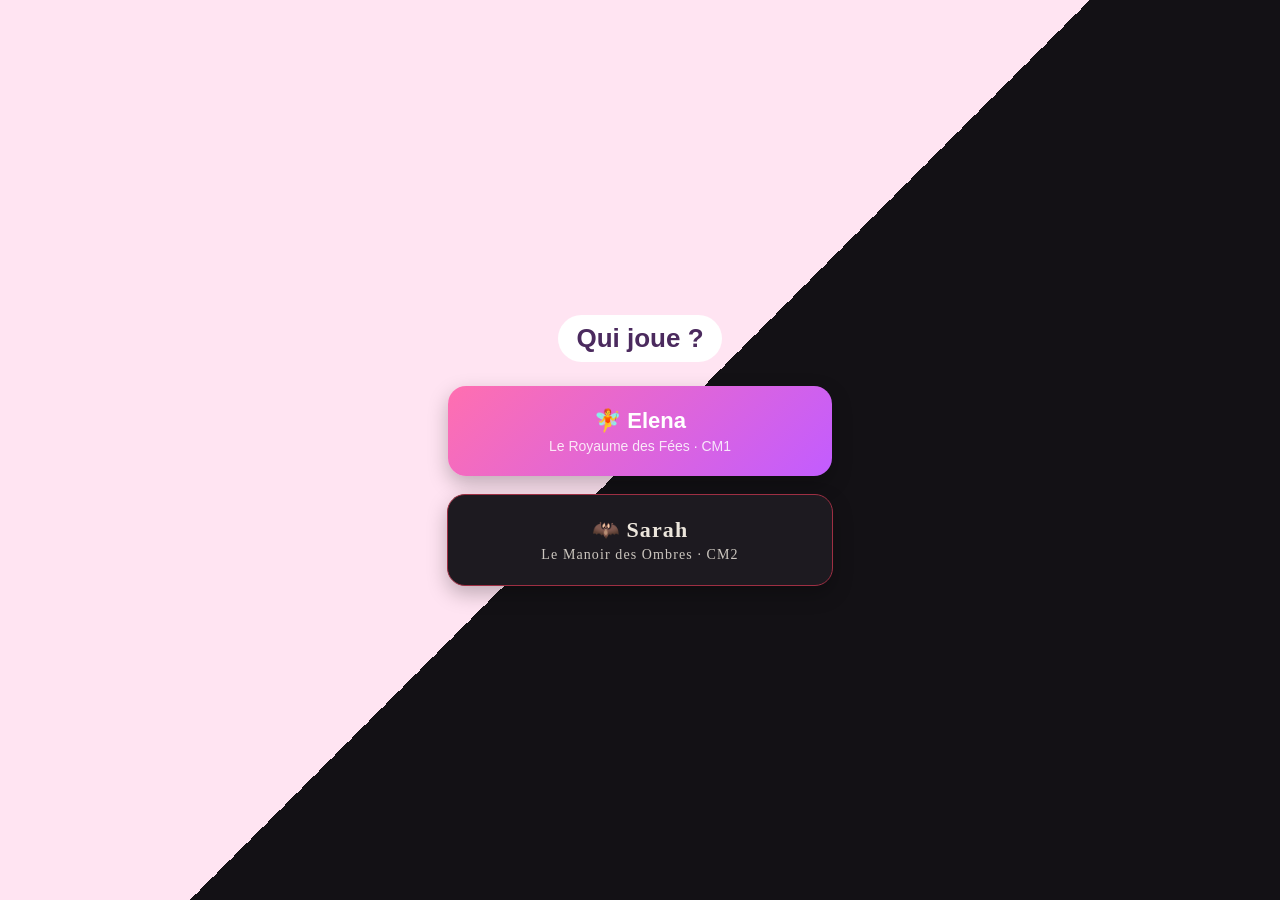
==== index.html @ 00b8ade4 "Upload revision" ====
<!doctype html>
<html lang="fr"><head><meta charset="utf-8"><meta name="viewport" content="width=device-width, initial-scale=1">
<title>Révisions</title>
<style>
body{margin:0;min-height:100vh;display:flex;flex-direction:column;align-items:center;justify-content:center;gap:18px;padding:24px;font-family:'Trebuchet MS','Segoe UI',sans-serif;background:linear-gradient(135deg,#ffe4f2 0 50%,#131115 50% 100%);box-sizing:border-box}
h1{margin:0 0 6px;font-size:26px;color:#4b2a5e;background:#fff;padding:8px 18px;border-radius:99px}
a{display:block;width:100%;max-width:340px;text-align:center;text-decoration:none;font-size:22px;font-weight:700;padding:22px;border-radius:18px;box-shadow:0 8px 20px rgba(0,0,0,.25)}
.e{background:linear-gradient(135deg,#ff6fb0,#c25cff);color:#fff}
.s{background:#1d1a20;color:#ece6dc;border:1px solid #9e2f43;font-family:Georgia,serif;letter-spacing:.05em}
small{display:block;font-size:14px;font-weight:400;opacity:.85;margin-top:4px}
</style></head><body>
<h1>Qui joue ?</h1>
<a class="e" href="elena.html">🧚 Elena<small>Le Royaume des Fées · CM1</small></a>
<a class="s" href="sarah.html">🦇 Sarah<small>Le Manoir des Ombres · CM2</small></a>
</body></html>
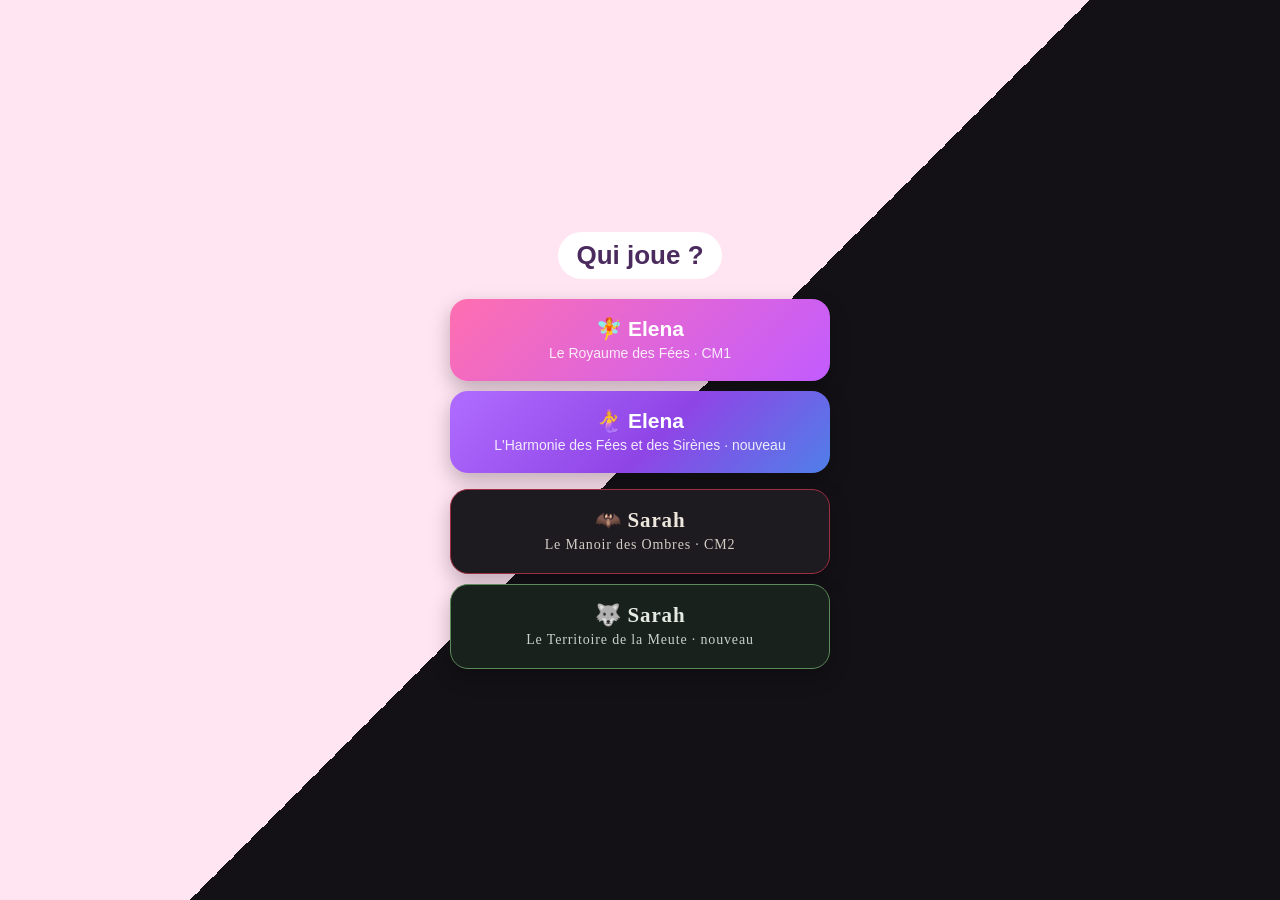
==== commit 99a18174: "Add second games: L'Harmonie des Fées et des Sirènes (Elena) and Le Territoire de la Meute (Sarah) E" ====
--- a/index.html
+++ b/index.html
@@ -2,14 +2,34 @@
 <html lang="fr"><head><meta charset="utf-8"><meta name="viewport" content="width=device-width, initial-scale=1">
 <title>Révisions</title>
 <style>
-body{margin:0;min-height:100vh;display:flex;flex-direction:column;align-items:center;justify-content:center;gap:18px;padding:24px;font-family:'Trebuchet MS','Segoe UI',sans-serif;background:linear-gradient(135deg,#ffe4f2 0 50%,#131115 50% 100%);box-sizing:border-box}
-h1{margin:0 0 6px;font-size:26px;color:#4b2a5e;background:#fff;padding:8px 18px;border-radius:99px}
-a{display:block;width:100%;max-width:340px;text-align:center;text-decoration:none;font-size:22px;font-weight:700;padding:22px;border-radius:18px;box-shadow:0 8px 20px rgba(0,0,0,.25)}
-.e{background:linear-gradient(135deg,#ff6fb0,#c25cff);color:#fff}
-.s{background:#1d1a20;color:#ece6dc;border:1px solid #9e2f43;font-family:Georgia,serif;letter-spacing:.05em}
-small{display:block;font-size:14px;font-weight:400;opacity:.85;margin-top:4px}
+*{box-sizing:border-box}
+body{margin:0;min-height:100vh;display:flex;flex-direction:column;align-items:center;justify-content:center;gap:16px;padding:24px 16px;font-family:'Trebuchet MS','Segoe UI',sans-serif;background:linear-gradient(135deg,#ffe4f2 0 50%,#131115 50% 100%)}
+h1{margin:0 0 4px;font-size:26px;color:#4b2a5e;background:#fff;padding:8px 18px;border-radius:99px}
+.kid{width:100%;max-width:380px;display:flex;flex-direction:column;gap:10px}
+a{display:block;text-align:center;text-decoration:none;font-size:21px;font-weight:700;padding:18px;border-radius:18px;box-shadow:0 8px 20px rgba(0,0,0,.25)}
+.e1{background:linear-gradient(135deg,#ff6fb0,#c25cff);color:#fff}
+.e2{background:linear-gradient(135deg,#b06cff,#8f45e6 55%,#4f7fe8);color:#fff}
+.s1{background:#1d1a20;color:#ece6dc;border:1px solid #9e2f43;font-family:Georgia,serif;letter-spacing:.04em}
+.s2{background:#19211c;color:#e4e9e1;border:1px solid #5d8a5b;font-family:Georgia,serif;letter-spacing:.04em}
+small{display:block;font-size:14px;font-weight:400;opacity:.88;margin-top:4px}
+.p{display:block;font-size:13px;font-weight:400;opacity:.8;margin-top:2px}
 </style></head><body>
 <h1>Qui joue ?</h1>
-<a class="e" href="elena.html">🧚 Elena<small>Le Royaume des Fées · CM1</small></a>
-<a class="s" href="sarah.html">🦇 Sarah<small>Le Manoir des Ombres · CM2</small></a>
+<div class="kid">
+  <a class="e1" href="elena.html">🧚 Elena<small>Le Royaume des Fées · CM1</small><span class="p" data-key="revision-elena-v1"></span></a>
+  <a class="e2" href="elena-harmonie.html">🧜‍♀️ Elena<small>L'Harmonie des Fées et des Sirènes · nouveau</small><span class="p" data-key="revision-elena2-v1"></span></a>
+</div>
+<div class="kid">
+  <a class="s1" href="sarah.html">🦇 Sarah<small>Le Manoir des Ombres · CM2</small><span class="p" data-key="revision-sarah-v1"></span></a>
+  <a class="s2" href="sarah-meute.html">🐺 Sarah<small>Le Territoire de la Meute · nouveau</small><span class="p" data-key="revision-sarah2-v1"></span></a>
+</div>
+<script>
+document.querySelectorAll('.p').forEach(function (el) {
+  var st = null;
+  try { st = JSON.parse(localStorage.getItem(el.getAttribute('data-key')) || 'null'); } catch (e) {}
+  if (!st || !st.days) return;
+  var n = 0, stars = 0; for (var k in st.days) { if (st.days[k].done) n++; stars += st.days[k].stars || 0; }
+  el.textContent = n + '/10 missions · ★ ' + stars + '/30';
+});
+</script>
 </body></html>
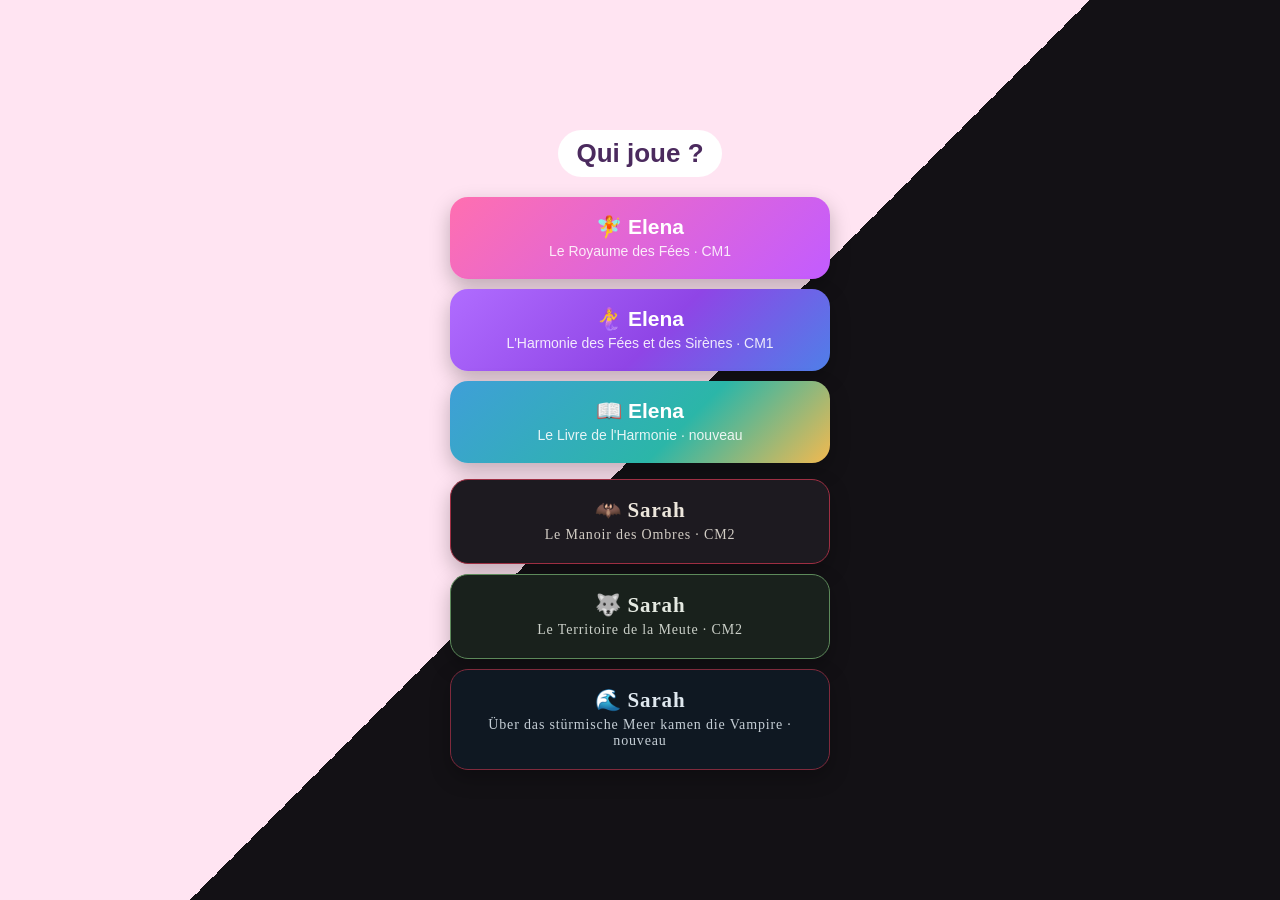
==== commit 029e2bb7: "Add third games: Le Livre de l'Harmonie (Elena) and Über das stürmische Meer kamen die Vampire (Sara" ====
--- a/index.html
+++ b/index.html
@@ -11,17 +11,21 @@
 .e2{background:linear-gradient(135deg,#b06cff,#8f45e6 55%,#4f7fe8);color:#fff}
 .s1{background:#1d1a20;color:#ece6dc;border:1px solid #9e2f43;font-family:Georgia,serif;letter-spacing:.04em}
 .s2{background:#19211c;color:#e4e9e1;border:1px solid #5d8a5b;font-family:Georgia,serif;letter-spacing:.04em}
+.e3{background:linear-gradient(135deg,#3f9fd8,#2bb6a8 60%,#f2b950);color:#fff}
+.s3{background:#0f1822;color:#dfe8ef;border:1px solid #7f2a3c;font-family:Georgia,serif;letter-spacing:.04em}
 small{display:block;font-size:14px;font-weight:400;opacity:.88;margin-top:4px}
 .p{display:block;font-size:13px;font-weight:400;opacity:.8;margin-top:2px}
 </style></head><body>
 <h1>Qui joue ?</h1>
 <div class="kid">
   <a class="e1" href="elena.html">🧚 Elena<small>Le Royaume des Fées · CM1</small><span class="p" data-key="revision-elena-v1"></span></a>
-  <a class="e2" href="elena-harmonie.html">🧜‍♀️ Elena<small>L'Harmonie des Fées et des Sirènes · nouveau</small><span class="p" data-key="revision-elena2-v1"></span></a>
+  <a class="e2" href="elena-harmonie.html">🧜‍♀️ Elena<small>L'Harmonie des Fées et des Sirènes · CM1</small><span class="p" data-key="revision-elena2-v1"></span></a>
+  <a class="e3" href="elena-livre.html">📖 Elena<small>Le Livre de l'Harmonie · nouveau</small><span class="p" data-key="revision-elena3-v1"></span></a>
 </div>
 <div class="kid">
   <a class="s1" href="sarah.html">🦇 Sarah<small>Le Manoir des Ombres · CM2</small><span class="p" data-key="revision-sarah-v1"></span></a>
-  <a class="s2" href="sarah-meute.html">🐺 Sarah<small>Le Territoire de la Meute · nouveau</small><span class="p" data-key="revision-sarah2-v1"></span></a>
+  <a class="s2" href="sarah-meute.html">🐺 Sarah<small>Le Territoire de la Meute · CM2</small><span class="p" data-key="revision-sarah2-v1"></span></a>
+  <a class="s3" href="sarah-vampire.html">🌊 Sarah<small>Über das stürmische Meer kamen die Vampire · nouveau</small><span class="p" data-key="revision-sarah3-v1"></span></a>
 </div>
 <script>
 document.querySelectorAll('.p').forEach(function (el) {
